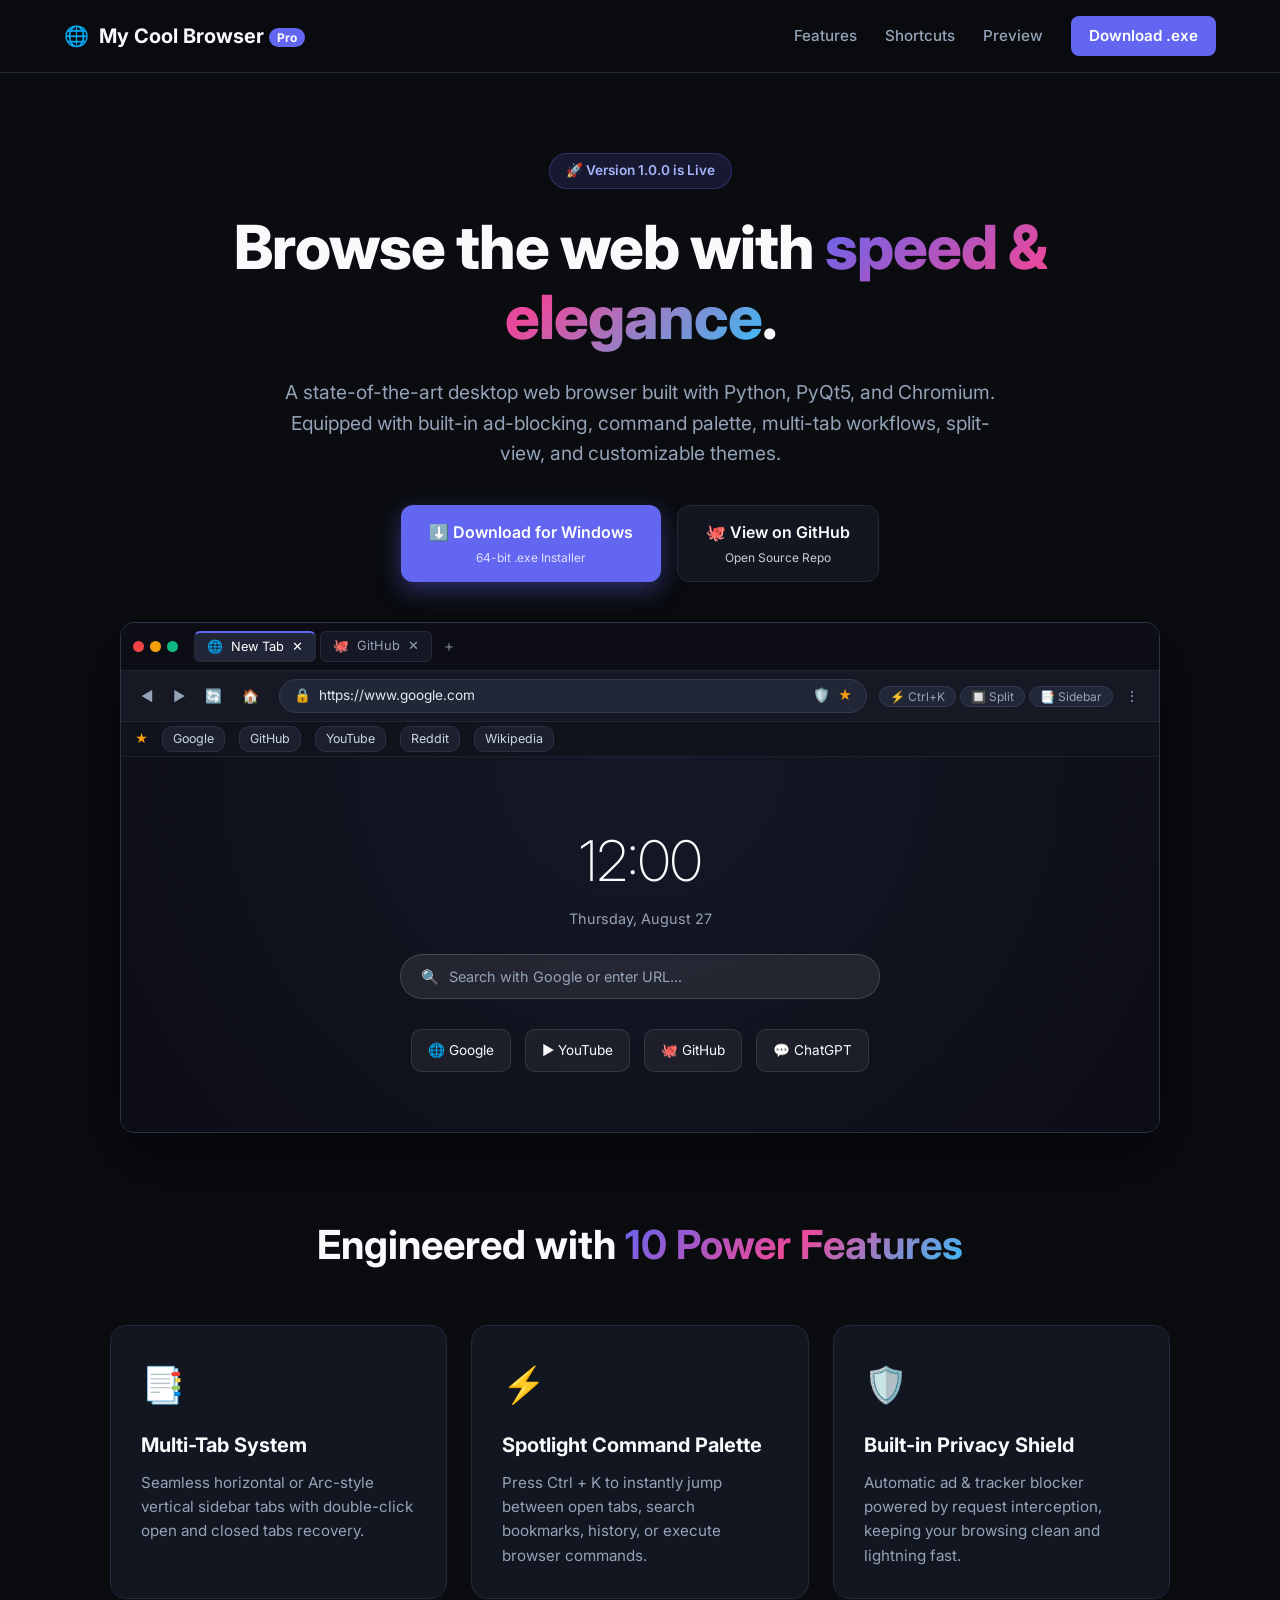
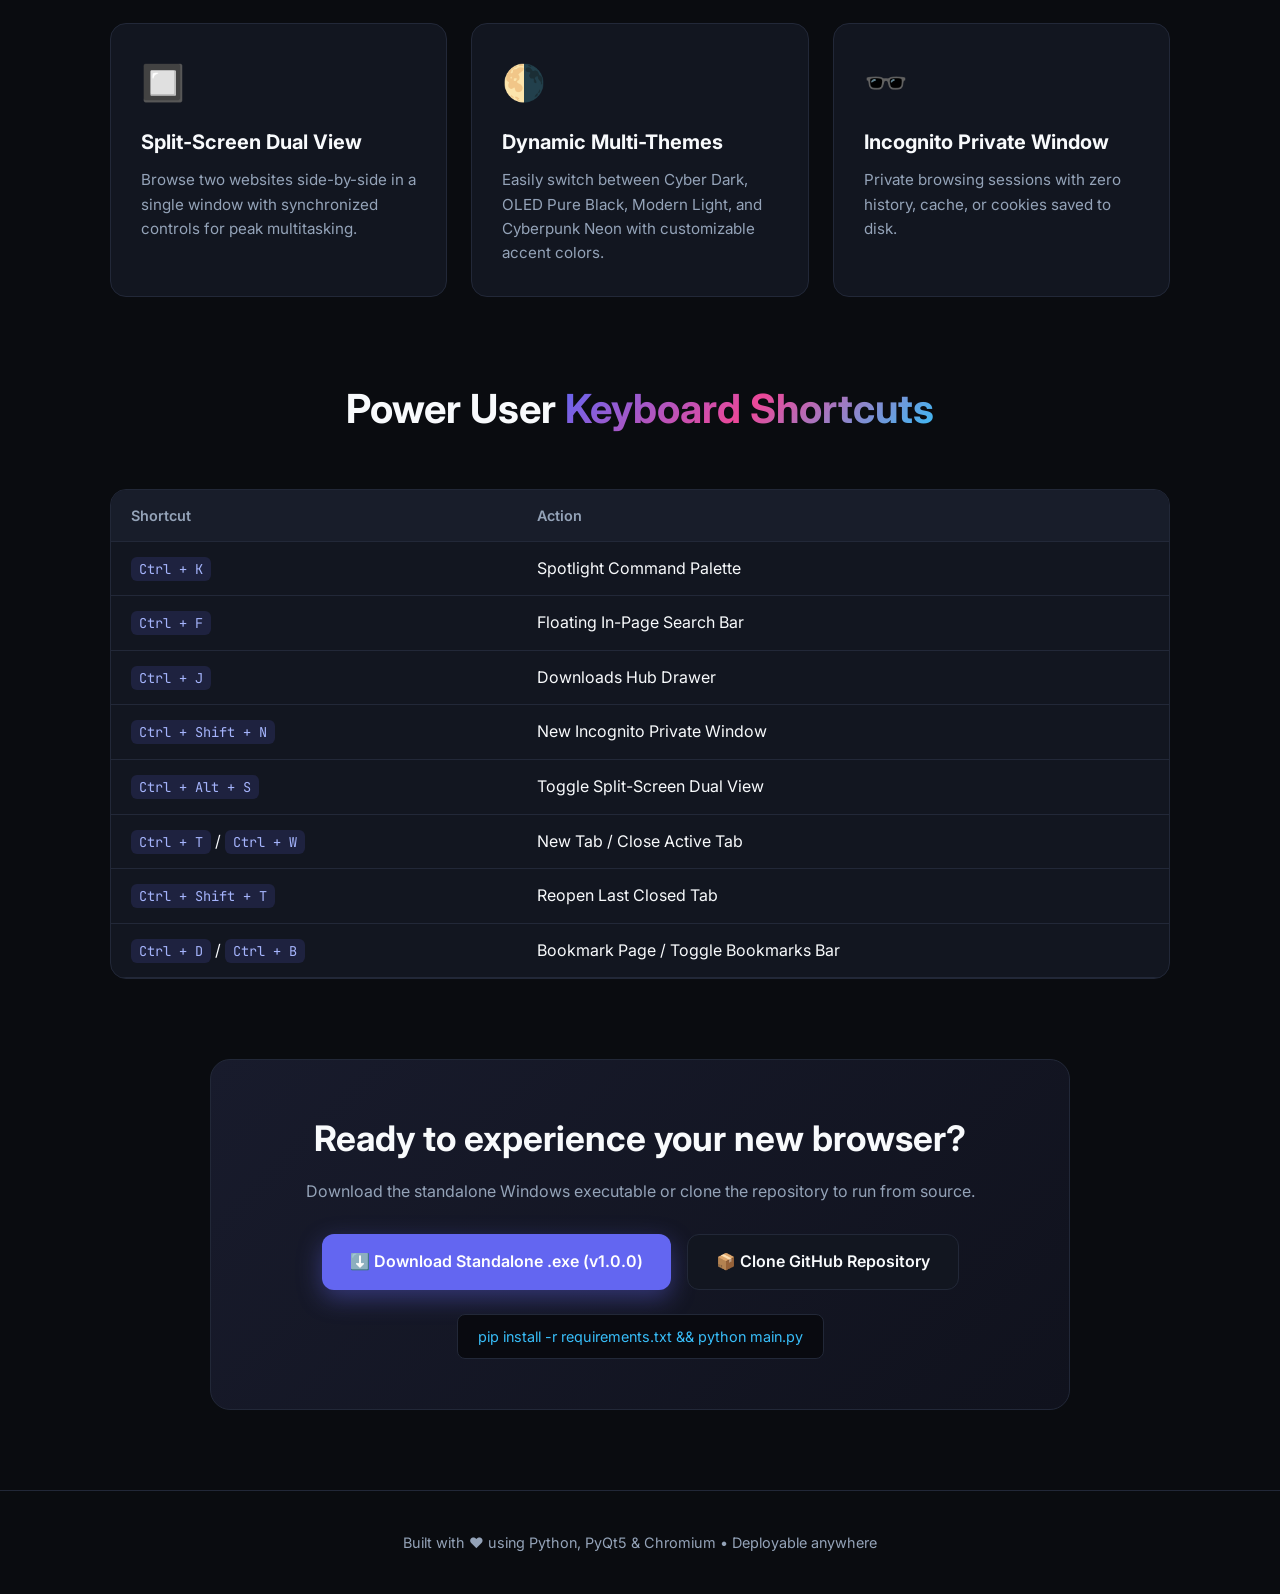
==== web/index.html @ 2a6c7f59 "feat: implement automated CI/CD releases, Windows executable packaging, and a Vercel-hosted showcase" ====
<!DOCTYPE html>
<html lang="en">
<head>
    <meta charset="UTF-8">
    <meta name="viewport" content="width=device-width, initial-scale=1.0">
    <title>My Cool Browser Pro - Fast, Private & Modern Desktop Browser</title>
    <meta name="description" content="A next-generation desktop web browser built with Python, PyQt5, and Chromium engine featuring multi-tabs, ad-blocking, split-screen, and customizable themes.">
    <link rel="stylesheet" href="style.css">
    <link href="https://fonts.googleapis.com/css2?family=Inter:wght@300;400;500;600;700;800&family=JetBrains+Mono:wght@400;600&display=swap" rel="stylesheet">
</head>
<body>
    <!-- Navbar -->
    <header class="navbar">
        <div class="nav-container">
            <div class="logo">
                <span class="logo-icon">🌐</span>
                <span class="logo-text">My Cool Browser <span class="badge">Pro</span></span>
            </div>
            <nav class="nav-links">
                <a href="#features">Features</a>
                <a href="#shortcuts">Shortcuts</a>
                <a href="#preview">Preview</a>
                <a href="#download" class="nav-btn">Download .exe</a>
            </nav>
        </div>
    </header>

    <!-- Hero Section -->
    <section class="hero">
        <div class="hero-badge">🚀 Version 1.0.0 is Live</div>
        <h1 class="hero-title">Browse the web with <span class="gradient-text">speed & elegance</span>.</h1>
        <p class="hero-subtitle">
            A state-of-the-art desktop web browser built with Python, PyQt5, and Chromium. 
            Equipped with built-in ad-blocking, command palette, multi-tab workflows, split-view, and customizable themes.
        </p>
        <div class="hero-actions">
            <a href="#download" class="btn btn-primary">
                <span>⬇️ Download for Windows</span>
                <small>64-bit .exe Installer</small>
            </a>
            <a href="https://github.com" target="_blank" class="btn btn-secondary">
                <span>🐙 View on GitHub</span>
                <small>Open Source Repo</small>
            </a>
        </div>
    </section>

    <!-- Interactive Browser Preview Mockup -->
    <section class="preview-section" id="preview">
        <div class="browser-mockup">
            <!-- Mock Titlebar -->
            <div class="mock-titlebar">
                <div class="window-controls">
                    <span class="dot red"></span>
                    <span class="dot yellow"></span>
                    <span class="dot green"></span>
                </div>
                <div class="mock-tab-strip">
                    <div class="mock-tab active">
                        <span>🌐</span>
                        <span>New Tab</span>
                        <span class="close-x">✕</span>
                    </div>
                    <div class="mock-tab">
                        <span>🐙</span>
                        <span>GitHub</span>
                        <span class="close-x">✕</span>
                    </div>
                    <button class="mock-new-tab">＋</button>
                </div>
            </div>
            <!-- Mock Navbar -->
            <div class="mock-navbar">
                <div class="mock-nav-btns">
                    <button>◀</button>
                    <button>▶</button>
                    <button>🔄</button>
                    <button>🏠</button>
                </div>
                <div class="mock-omnibox">
                    <span class="mock-lock">🔒</span>
                    <span class="mock-url">https://www.google.com</span>
                    <span class="mock-shield">🛡️</span>
                    <span class="mock-star">★</span>
                </div>
                <div class="mock-actions">
                    <button class="pill-btn">⚡ Ctrl+K</button>
                    <button class="pill-btn">🔲 Split</button>
                    <button class="pill-btn">📑 Sidebar</button>
                    <button>⋮</button>
                </div>
            </div>
            <!-- Mock Bookmarks -->
            <div class="mock-bookmarks">
                <span class="bm-star">★</span>
                <span class="bm-item">Google</span>
                <span class="bm-item">GitHub</span>
                <span class="bm-item">YouTube</span>
                <span class="bm-item">Reddit</span>
                <span class="bm-item">Wikipedia</span>
            </div>
            <!-- Mock View Content -->
            <div class="mock-web-view">
                <div class="mock-clock">12:00</div>
                <div class="mock-date">Thursday, August 27</div>
                <div class="mock-search-bar">
                    <span>🔍</span>
                    <span>Search with Google or enter URL...</span>
                </div>
                <div class="mock-shortcuts">
                    <div class="card">🌐 Google</div>
                    <div class="card">▶️ YouTube</div>
                    <div class="card">🐙 GitHub</div>
                    <div class="card">💬 ChatGPT</div>
                </div>
            </div>
        </div>
    </section>

    <!-- Feature Grid -->
    <section class="features" id="features">
        <h2 class="section-title">Engineered with <span class="gradient-text">10 Power Features</span></h2>
        <div class="grid">
            <div class="feature-card">
                <div class="icon">📑</div>
                <h3>Multi-Tab System</h3>
                <p>Seamless horizontal or Arc-style vertical sidebar tabs with double-click open and closed tabs recovery.</p>
            </div>
            <div class="feature-card">
                <div class="icon">⚡</div>
                <h3>Spotlight Command Palette</h3>
                <p>Press <code>Ctrl + K</code> to instantly jump between open tabs, search bookmarks, history, or execute browser commands.</p>
            </div>
            <div class="feature-card">
                <div class="icon">🛡️</div>
                <h3>Built-in Privacy Shield</h3>
                <p>Automatic ad & tracker blocker powered by request interception, keeping your browsing clean and lightning fast.</p>
            </div>
            <div class="feature-card">
                <div class="icon">🔲</div>
                <h3>Split-Screen Dual View</h3>
                <p>Browse two websites side-by-side in a single window with synchronized controls for peak multitasking.</p>
            </div>
            <div class="feature-card">
                <div class="icon">🌗</div>
                <h3>Dynamic Multi-Themes</h3>
                <p>Easily switch between Cyber Dark, OLED Pure Black, Modern Light, and Cyberpunk Neon with customizable accent colors.</p>
            </div>
            <div class="feature-card">
                <div class="icon">🕶️</div>
                <h3>Incognito Private Window</h3>
                <p>Private browsing sessions with zero history, cache, or cookies saved to disk.</p>
            </div>
        </div>
    </section>

    <!-- Shortcuts Table -->
    <section class="shortcuts" id="shortcuts">
        <h2 class="section-title">Power User <span class="gradient-text">Keyboard Shortcuts</span></h2>
        <div class="table-container">
            <table>
                <thead>
                    <tr>
                        <th>Shortcut</th>
                        <th>Action</th>
                    </tr>
                </thead>
                <tbody>
                    <tr><td><code>Ctrl + K</code></td><td>Spotlight Command Palette</td></tr>
                    <tr><td><code>Ctrl + F</code></td><td>Floating In-Page Search Bar</td></tr>
                    <tr><td><code>Ctrl + J</code></td><td>Downloads Hub Drawer</td></tr>
                    <tr><td><code>Ctrl + Shift + N</code></td><td>New Incognito Private Window</td></tr>
                    <tr><td><code>Ctrl + Alt + S</code></td><td>Toggle Split-Screen Dual View</td></tr>
                    <tr><td><code>Ctrl + T</code> / <code>Ctrl + W</code></td><td>New Tab / Close Active Tab</td></tr>
                    <tr><td><code>Ctrl + Shift + T</code></td><td>Reopen Last Closed Tab</td></tr>
                    <tr><td><code>Ctrl + D</code> / <code>Ctrl + B</code></td><td>Bookmark Page / Toggle Bookmarks Bar</td></tr>
                </tbody>
            </table>
        </div>
    </section>

    <!-- Download Section -->
    <section class="download-section" id="download">
        <div class="download-box">
            <h2>Ready to experience your new browser?</h2>
            <p>Download the standalone Windows executable or clone the repository to run from source.</p>
            <div class="download-btns">
                <a href="https://github.com" class="btn btn-primary">⬇️ Download Standalone .exe (v1.0.0)</a>
                <a href="https://github.com" class="btn btn-secondary">📦 Clone GitHub Repository</a>
            </div>
            <div class="run-code">
                <code>pip install -r requirements.txt && python main.py</code>
            </div>
        </div>
    </section>

    <!-- Footer -->
    <footer>
        <p>Built with ❤️ using Python, PyQt5 & Chromium • Deployable anywhere</p>
    </footer>
</body>
</html>
---- web/style.css ----
:root {
    --primary: #6366f1;
    --primary-glow: rgba(99, 102, 241, 0.4);
    --bg-main: #0a0c10;
    --bg-card: #121620;
    --border: #222838;
    --text: #f8fafc;
    --text-muted: #94a3b8;
}

* {
    margin: 0;
    padding: 0;
    box-sizing: border-box;
    font-family: 'Inter', -apple-system, sans-serif;
}

body {
    background-color: var(--bg-main);
    color: var(--text);
    line-height: 1.6;
    overflow-x: hidden;
}

/* Navbar */
.navbar {
    position: sticky;
    top: 0;
    z-index: 100;
    background: rgba(10, 12, 16, 0.85);
    backdrop-filter: blur(16px);
    border-bottom: 1px solid var(--border);
    padding: 16px 0;
}
.nav-container {
    max-width: 1200px;
    margin: 0 auto;
    display: flex;
    justify-content: space-between;
    align-items: center;
    padding: 0 24px;
}
.logo {
    display: flex;
    align-items: center;
    gap: 10px;
    font-size: 1.25rem;
    font-weight: 700;
}
.badge {
    background: var(--primary);
    font-size: 0.75rem;
    padding: 2px 8px;
    border-radius: 20px;
    vertical-align: middle;
}
.nav-links {
    display: flex;
    align-items: center;
    gap: 28px;
}
.nav-links a {
    color: var(--text-muted);
    text-decoration: none;
    font-size: 0.95rem;
    font-weight: 500;
    transition: color 0.2s ease;
}
.nav-links a:hover {
    color: #ffffff;
}
.nav-btn {
    background: var(--primary) !important;
    color: #ffffff !important;
    padding: 8px 18px;
    border-radius: 8px;
    font-weight: 600 !important;
    transition: transform 0.2s ease !important;
}
.nav-btn:hover {
    transform: translateY(-2px);
    box-shadow: 0 6px 20px var(--primary-glow);
}

/* Hero */
.hero {
    max-width: 900px;
    margin: 80px auto 40px auto;
    text-align: center;
    padding: 0 20px;
}
.hero-badge {
    display: inline-block;
    background: rgba(99, 102, 241, 0.15);
    border: 1px solid rgba(99, 102, 241, 0.3);
    color: #a5b4fc;
    padding: 6px 16px;
    border-radius: 20px;
    font-size: 0.85rem;
    font-weight: 600;
    margin-bottom: 24px;
}
.hero-title {
    font-size: 3.8rem;
    font-weight: 800;
    line-height: 1.15;
    margin-bottom: 24px;
    letter-spacing: -1px;
}
.gradient-text {
    background: linear-gradient(135deg, #6366f1 0%, #ec4899 50%, #38bdf8 100%);
    -webkit-background-clip: text;
    -webkit-text-fill-color: transparent;
}
.hero-subtitle {
    font-size: 1.2rem;
    color: var(--text-muted);
    margin-bottom: 36px;
    max-width: 720px;
    margin-left: auto;
    margin-right: auto;
}
.hero-actions {
    display: flex;
    gap: 16px;
    justify-content: center;
    flex-wrap: wrap;
}

/* Buttons */
.btn {
    display: inline-flex;
    flex-direction: column;
    align-items: center;
    justify-content: center;
    text-decoration: none;
    padding: 14px 28px;
    border-radius: 12px;
    font-weight: 600;
    font-size: 1rem;
    transition: all 0.25s ease;
}
.btn small {
    font-size: 0.75rem;
    opacity: 0.8;
    font-weight: 400;
    margin-top: 2px;
}
.btn-primary {
    background: var(--primary);
    color: #ffffff;
    box-shadow: 0 8px 24px var(--primary-glow);
}
.btn-primary:hover {
    transform: translateY(-3px);
    box-shadow: 0 12px 32px var(--primary-glow);
}
.btn-secondary {
    background: var(--bg-card);
    color: var(--text);
    border: 1px solid var(--border);
}
.btn-secondary:hover {
    background: #181e2b;
    border-color: #3b4459;
    transform: translateY(-3px);
}

/* Preview Mockup */
.preview-section {
    max-width: 1080px;
    margin: 40px auto 80px auto;
    padding: 0 20px;
}
.browser-mockup {
    background: #12141c;
    border: 1px solid #2d3345;
    border-radius: 14px;
    overflow: hidden;
    box-shadow: 0 24px 60px rgba(0, 0, 0, 0.6);
}
.mock-titlebar {
    background: #0d0e15;
    display: flex;
    align-items: center;
    padding: 8px 12px;
    gap: 16px;
    border-bottom: 1px solid #1f2330;
}
.window-controls {
    display: flex;
    gap: 6px;
}
.dot {
    width: 11px;
    height: 11px;
    border-radius: 50%;
}
.dot.red { background: #ef4444; }
.dot.yellow { background: #f59e0b; }
.dot.green { background: #10b981; }

.mock-tab-strip {
    display: flex;
    align-items: center;
    gap: 4px;
}
.mock-tab {
    background: #151824;
    color: var(--text-muted);
    border: 1px solid #252a3a;
    border-radius: 6px;
    padding: 4px 12px;
    font-size: 0.8rem;
    display: flex;
    align-items: center;
    gap: 8px;
}
.mock-tab.active {
    background: #202538;
    color: #ffffff;
    border-top: 2px solid var(--primary);
}
.mock-new-tab {
    background: transparent;
    border: none;
    color: #94a3b8;
    font-size: 14px;
    cursor: pointer;
    padding: 0 6px;
}

.mock-navbar {
    background: #161924;
    padding: 8px 12px;
    display: flex;
    align-items: center;
    gap: 12px;
    border-bottom: 1px solid #222736;
}
.mock-nav-btns button, .mock-actions button {
    background: transparent;
    border: none;
    color: #94a3b8;
    font-size: 0.85rem;
    padding: 4px 8px;
}
.mock-omnibox {
    flex: 1;
    background: #222738;
    border: 1px solid #333a52;
    border-radius: 20px;
    padding: 5px 14px;
    display: flex;
    align-items: center;
    gap: 8px;
    font-size: 0.85rem;
}
.mock-url {
    flex: 1;
    color: #e2e8f0;
}
.mock-star { color: #f59e0b; }
.pill-btn {
    background: #222738 !important;
    border: 1px solid #333a52 !important;
    border-radius: 12px !important;
    padding: 2px 10px !important;
    font-size: 0.75rem !important;
}

.mock-bookmarks {
    background: #11131c;
    padding: 4px 14px;
    display: flex;
    align-items: center;
    gap: 14px;
    font-size: 0.78rem;
    border-bottom: 1px solid #1c202e;
    color: #cbd5e1;
}
.bm-star { color: #f59e0b; }
.bm-item {
    background: #1b1f2e;
    padding: 2px 10px;
    border-radius: 10px;
    border: 1px solid #2a3146;
}

.mock-web-view {
    background: radial-gradient(circle at top, #161828 0%, #0c0d15 100%);
    padding: 60px 20px;
    text-align: center;
}
.mock-clock {
    font-size: 3.5rem;
    font-weight: 200;
}
.mock-date {
    color: var(--text-muted);
    font-size: 0.9rem;
    margin-bottom: 24px;
}
.mock-search-bar {
    max-width: 480px;
    margin: 0 auto 30px auto;
    background: rgba(255, 255, 255, 0.08);
    border: 1px solid rgba(255, 255, 255, 0.15);
    border-radius: 30px;
    padding: 10px 20px;
    display: flex;
    align-items: center;
    gap: 10px;
    color: #94a3b8;
    font-size: 0.9rem;
}
.mock-shortcuts {
    display: flex;
    justify-content: center;
    gap: 14px;
}
.mock-shortcuts .card {
    background: rgba(255, 255, 255, 0.05);
    border: 1px solid rgba(255, 255, 255, 0.1);
    padding: 10px 16px;
    border-radius: 10px;
    font-size: 0.85rem;
}

/* Features */
.features, .shortcuts {
    max-width: 1100px;
    margin: 80px auto;
    padding: 0 20px;
}
.section-title {
    text-align: center;
    font-size: 2.5rem;
    font-weight: 700;
    margin-bottom: 48px;
}
.grid {
    display: grid;
    grid-template-columns: repeat(auto-fit, minmax(320px, 1fr));
    gap: 24px;
}
.feature-card {
    background: var(--bg-card);
    border: 1px solid var(--border);
    border-radius: 16px;
    padding: 30px;
    transition: transform 0.25s ease, border-color 0.25s ease;
}
.feature-card:hover {
    transform: translateY(-5px);
    border-color: var(--primary);
}
.feature-card .icon {
    font-size: 2.2rem;
    margin-bottom: 16px;
}
.feature-card h3 {
    font-size: 1.25rem;
    margin-bottom: 10px;
}
.feature-card p {
    color: var(--text-muted);
    font-size: 0.95rem;
}

/* Table */
.table-container {
    background: var(--bg-card);
    border: 1px solid var(--border);
    border-radius: 16px;
    overflow: hidden;
}
table {
    width: 100%;
    border-collapse: collapse;
}
th, td {
    padding: 14px 20px;
    text-align: left;
    border-bottom: 1px solid var(--border);
}
th {
    background: #181d2a;
    font-weight: 600;
    font-size: 0.9rem;
    color: var(--text-muted);
}
td code {
    font-family: 'JetBrains Mono', monospace;
    background: rgba(99, 102, 241, 0.15);
    color: #a5b4fc;
    padding: 3px 8px;
    border-radius: 6px;
    font-size: 0.85rem;
}

/* Download Section */
.download-section {
    max-width: 900px;
    margin: 80px auto;
    padding: 0 20px;
}
.download-box {
    background: linear-gradient(135deg, #181b2c 0%, #10121d 100%);
    border: 1px solid var(--border);
    border-radius: 20px;
    padding: 50px 30px;
    text-align: center;
}
.download-box h2 {
    font-size: 2.2rem;
    margin-bottom: 12px;
}
.download-box p {
    color: var(--text-muted);
    margin-bottom: 30px;
}
.download-btns {
    display: flex;
    gap: 16px;
    justify-content: center;
    flex-wrap: wrap;
    margin-bottom: 24px;
}
.run-code {
    background: #090a10;
    border: 1px solid var(--border);
    display: inline-block;
    padding: 10px 20px;
    border-radius: 8px;
    font-family: 'JetBrains Mono', monospace;
    font-size: 0.9rem;
    color: #38bdf8;
}

footer {
    text-align: center;
    padding: 40px 20px;
    border-top: 1px solid var(--border);
    color: var(--text-muted);
    font-size: 0.9rem;
}
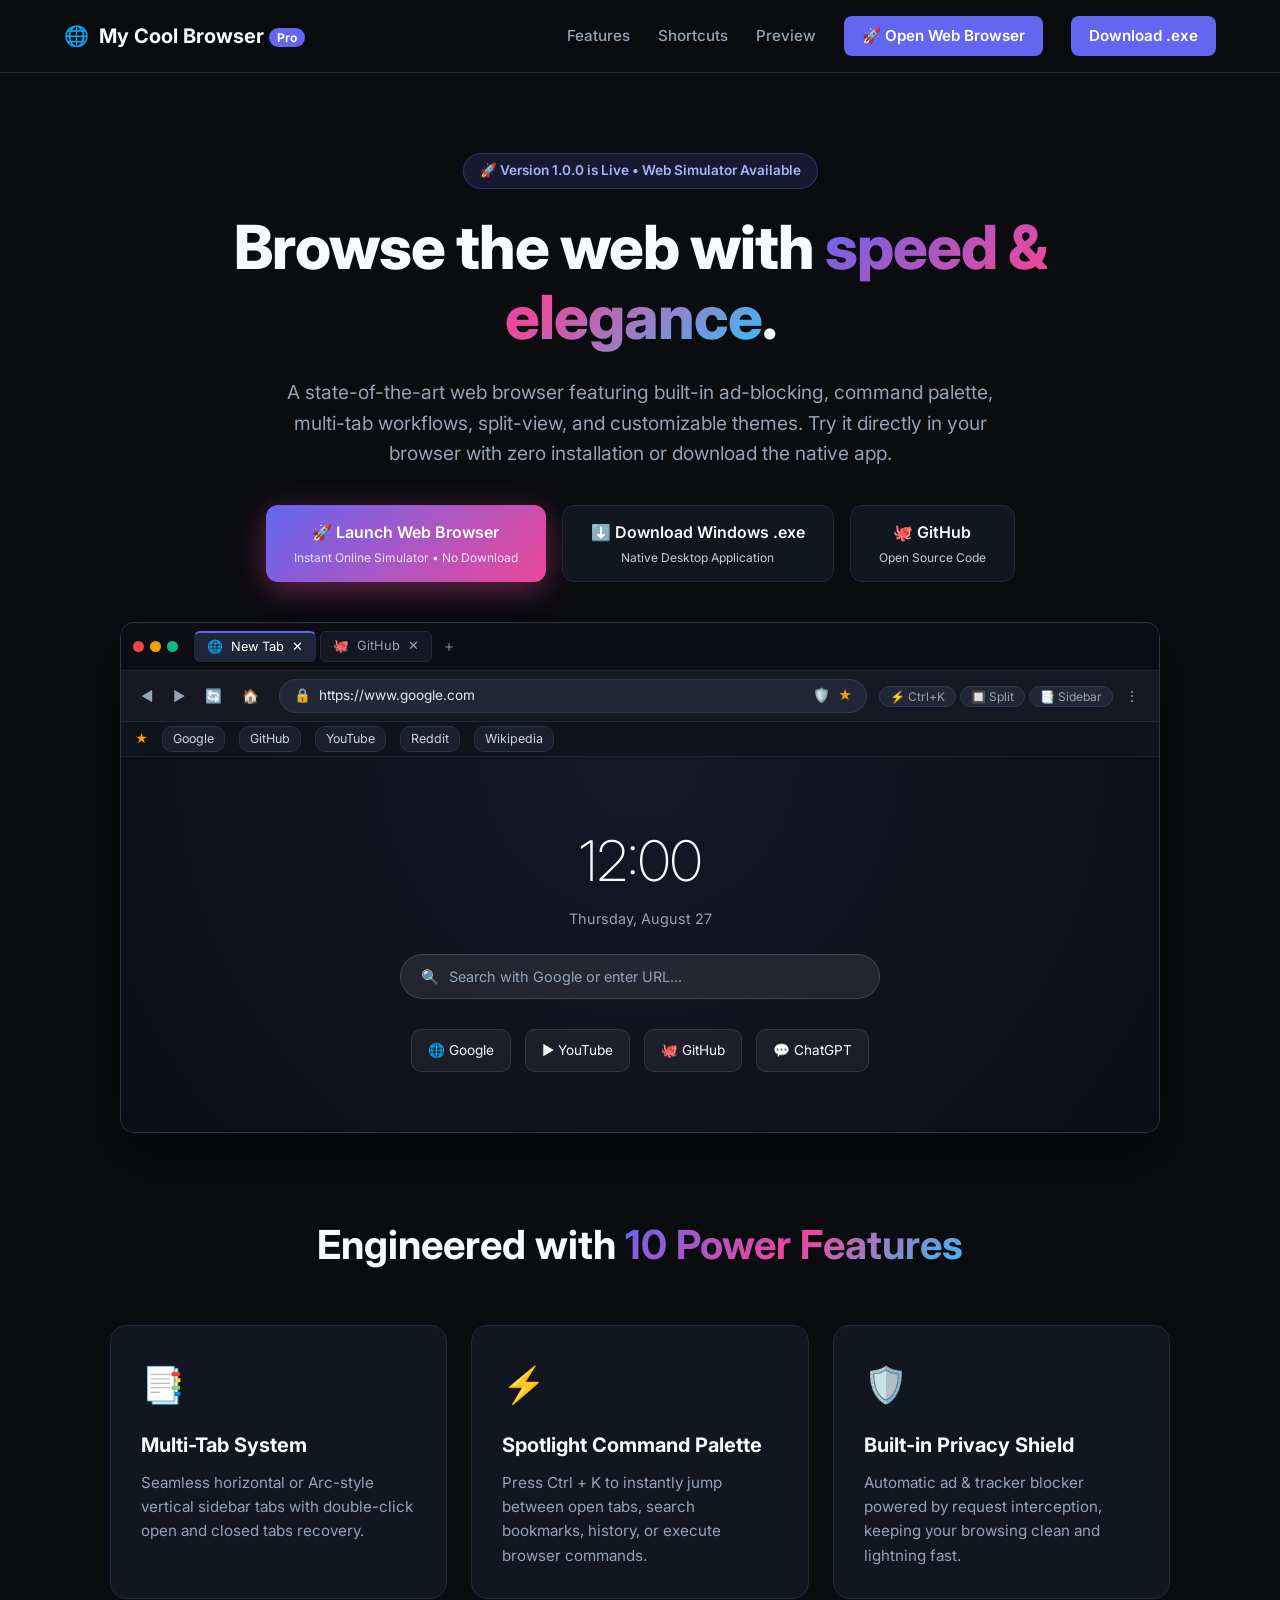
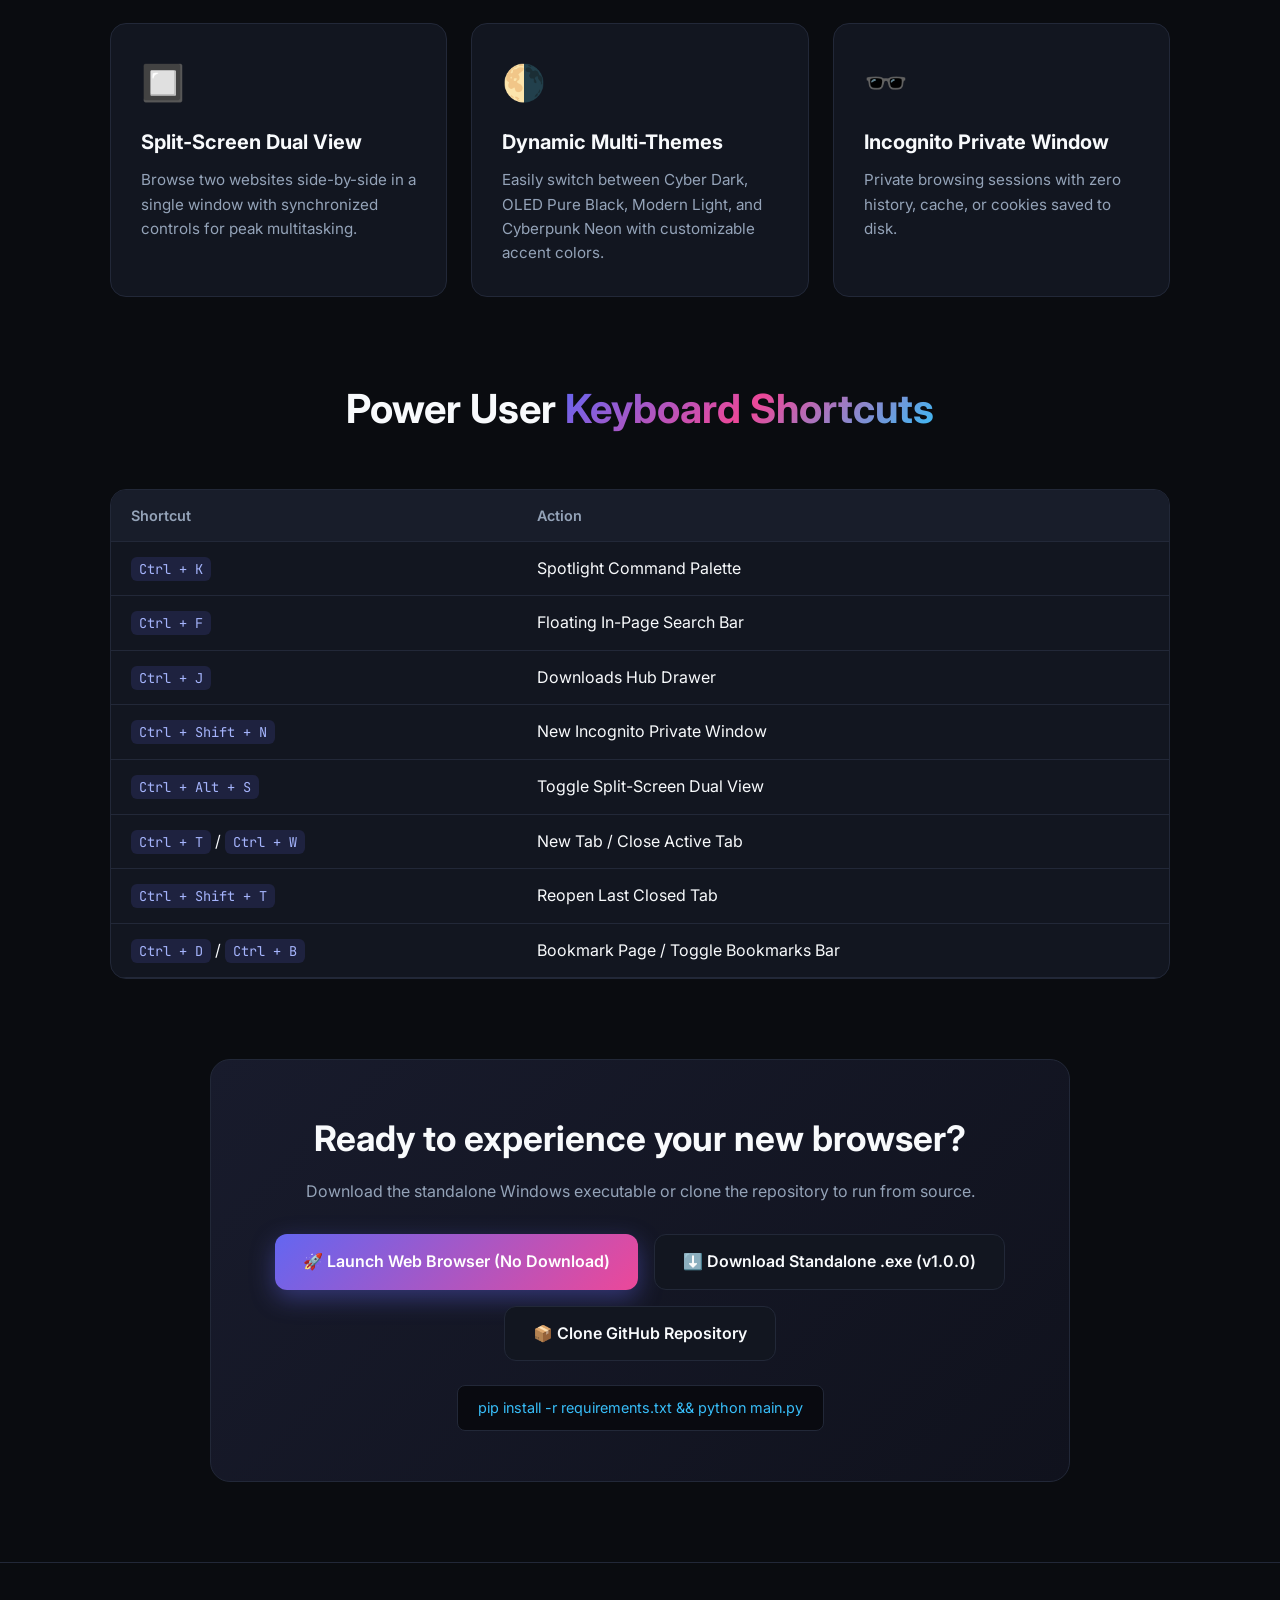
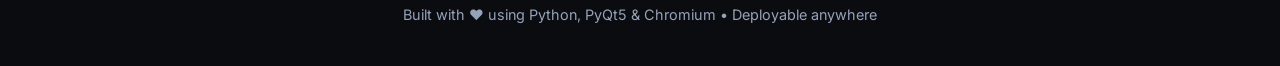
==== commit 3ee3ef1f: "feat: add instant Launch Online Web Browser simulator without download" ====
--- a/web/index.html
+++ b/web/index.html
@@ -20,27 +20,32 @@
                 <a href="#features">Features</a>
                 <a href="#shortcuts">Shortcuts</a>
                 <a href="#preview">Preview</a>
-                <a href="#download" class="nav-btn">Download .exe</a>
+                <a href="app.html" class="nav-btn" style="background: linear-gradient(135deg, #6366f1, #ec4899); border: none;">🚀 Open Web Browser</a>
+                <a href="https://github.com/rohanjha-rj/browser/releases" target="_blank" class="nav-btn">Download .exe</a>
             </nav>
         </div>
     </header>
 
     <!-- Hero Section -->
     <section class="hero">
-        <div class="hero-badge">🚀 Version 1.0.0 is Live</div>
+        <div class="hero-badge">🚀 Version 1.0.0 is Live • Web Simulator Available</div>
         <h1 class="hero-title">Browse the web with <span class="gradient-text">speed & elegance</span>.</h1>
         <p class="hero-subtitle">
-            A state-of-the-art desktop web browser built with Python, PyQt5, and Chromium. 
-            Equipped with built-in ad-blocking, command palette, multi-tab workflows, split-view, and customizable themes.
+            A state-of-the-art web browser featuring built-in ad-blocking, command palette, multi-tab workflows, split-view, and customizable themes.
+            Try it directly in your browser with zero installation or download the native app.
         </p>
         <div class="hero-actions">
-            <a href="#download" class="btn btn-primary">
-                <span>⬇️ Download for Windows</span>
-                <small>64-bit .exe Installer</small>
+            <a href="app.html" class="btn btn-primary" style="background: linear-gradient(135deg, #6366f1 0%, #ec4899 100%); box-shadow: 0 8px 30px rgba(236, 72, 153, 0.4);">
+                <span>🚀 Launch Web Browser</span>
+                <small>Instant Online Simulator • No Download</small>
             </a>
-            <a href="https://github.com" target="_blank" class="btn btn-secondary">
-                <span>🐙 View on GitHub</span>
-                <small>Open Source Repo</small>
+            <a href="https://github.com/rohanjha-rj/browser/releases" target="_blank" class="btn btn-secondary">
+                <span>⬇️ Download Windows .exe</span>
+                <small>Native Desktop Application</small>
+            </a>
+            <a href="https://github.com/rohanjha-rj/browser" target="_blank" class="btn btn-secondary">
+                <span>🐙 GitHub</span>
+                <small>Open Source Code</small>
             </a>
         </div>
     </section>
@@ -185,8 +190,9 @@
             <h2>Ready to experience your new browser?</h2>
             <p>Download the standalone Windows executable or clone the repository to run from source.</p>
             <div class="download-btns">
-                <a href="https://github.com" class="btn btn-primary">⬇️ Download Standalone .exe (v1.0.0)</a>
-                <a href="https://github.com" class="btn btn-secondary">📦 Clone GitHub Repository</a>
+                <a href="app.html" class="btn btn-primary" style="background: linear-gradient(135deg, #6366f1 0%, #ec4899 100%);">🚀 Launch Web Browser (No Download)</a>
+                <a href="https://github.com/rohanjha-rj/browser/releases" target="_blank" class="btn btn-secondary">⬇️ Download Standalone .exe (v1.0.0)</a>
+                <a href="https://github.com/rohanjha-rj/browser" target="_blank" class="btn btn-secondary">📦 Clone GitHub Repository</a>
             </div>
             <div class="run-code">
                 <code>pip install -r requirements.txt && python main.py</code>
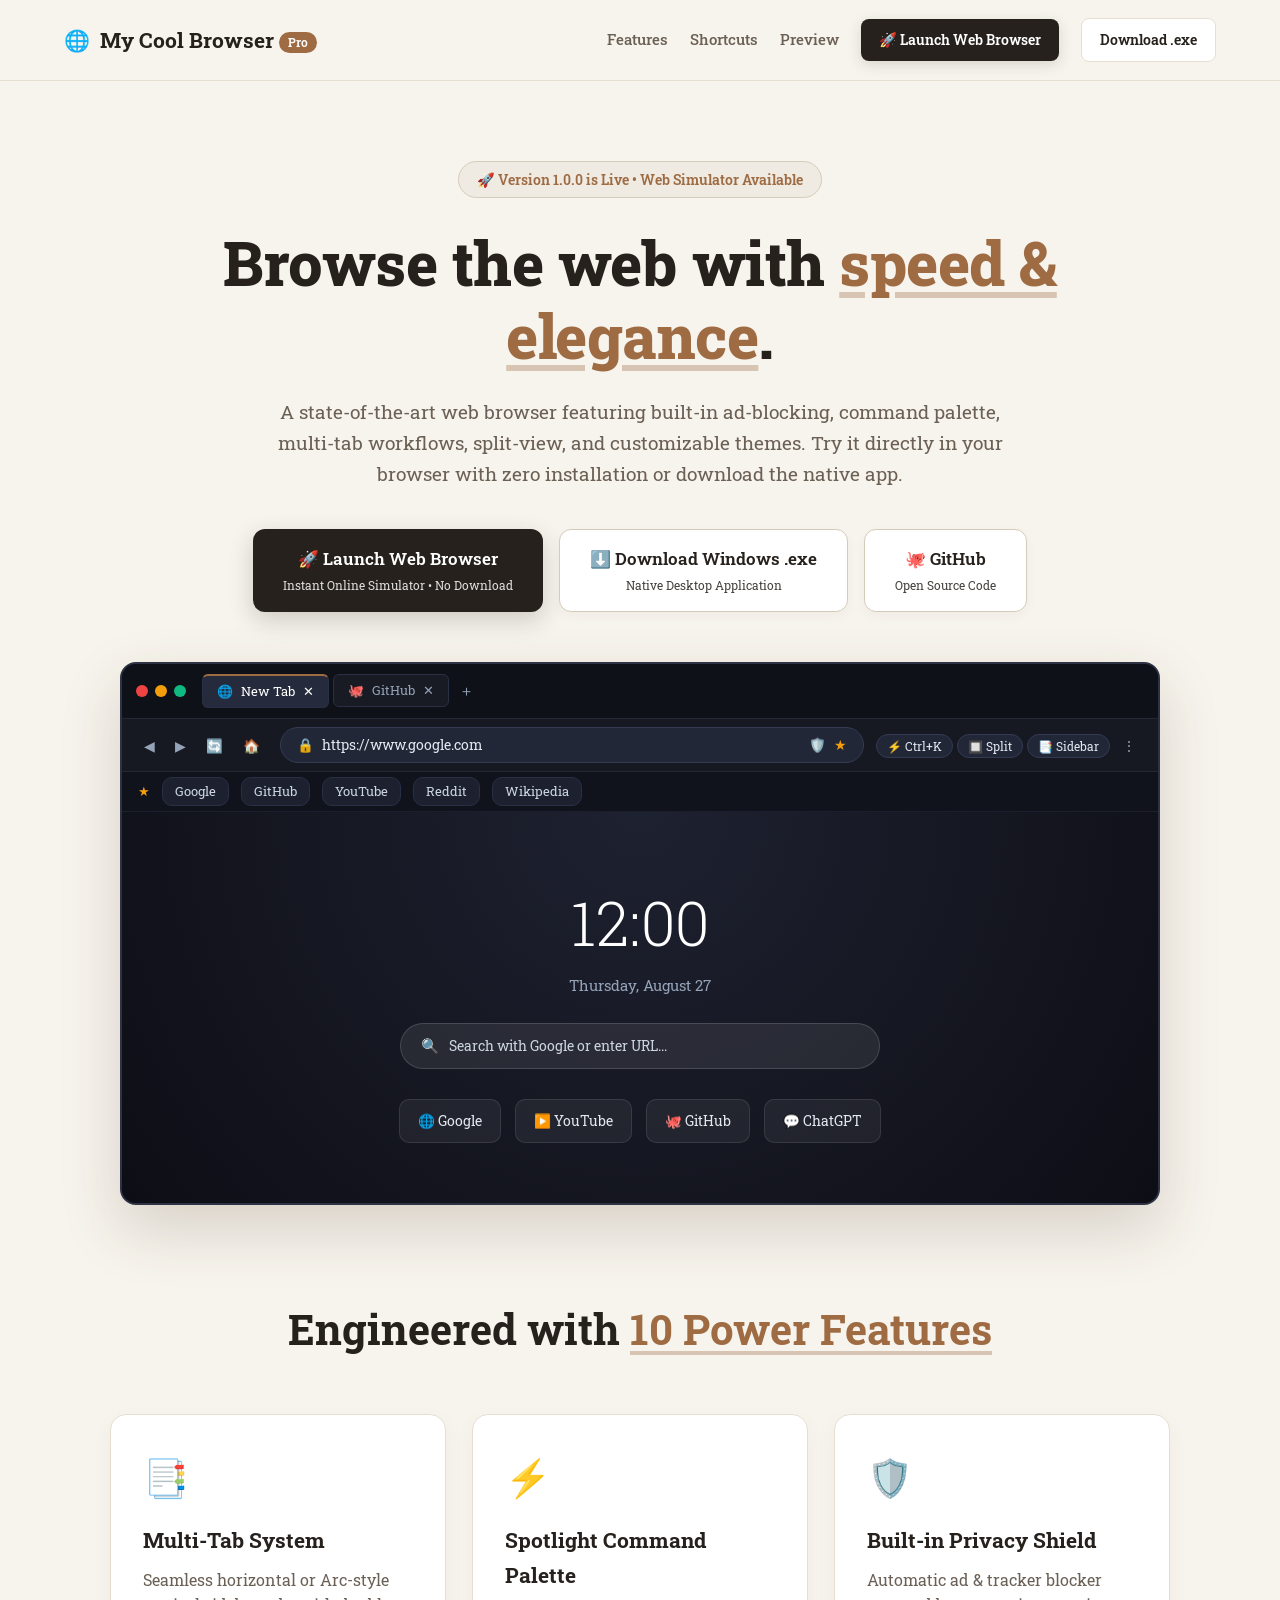
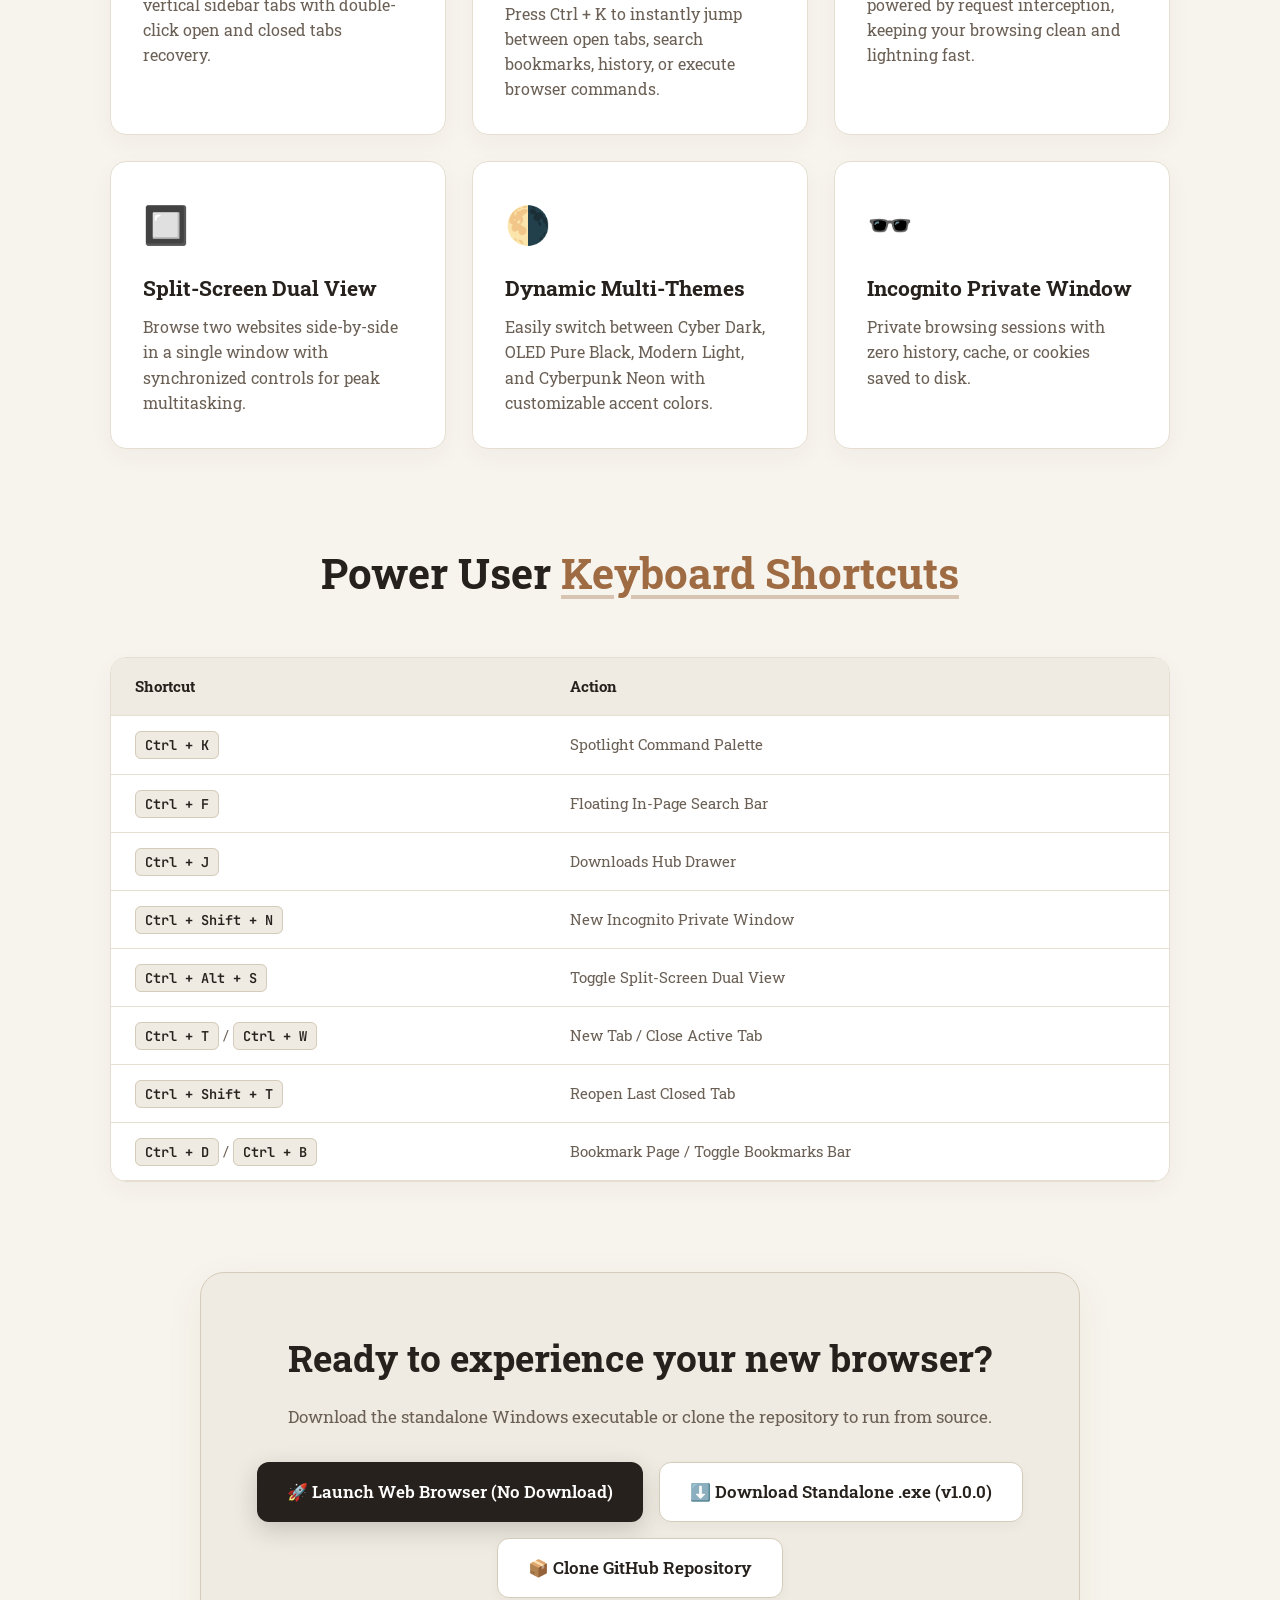
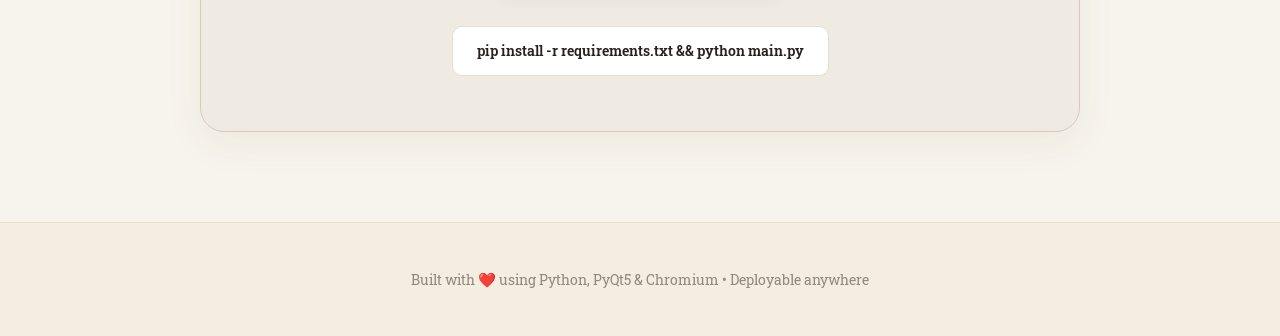
==== commit cc18dbf4: "style: apply warm beige palette and Roboto Slab typography to landing page and web app" ====
--- a/web/index.html
+++ b/web/index.html
@@ -6,7 +6,7 @@
     <title>My Cool Browser Pro - Fast, Private & Modern Desktop Browser</title>
     <meta name="description" content="A next-generation desktop web browser built with Python, PyQt5, and Chromium engine featuring multi-tabs, ad-blocking, split-screen, and customizable themes.">
     <link rel="stylesheet" href="style.css">
-    <link href="https://fonts.googleapis.com/css2?family=Inter:wght@300;400;500;600;700;800&family=JetBrains+Mono:wght@400;600&display=swap" rel="stylesheet">
+    <link href="https://fonts.googleapis.com/css2?family=Roboto+Slab:wght@300;400;500;600;700;800&family=JetBrains+Mono:wght@400;600&display=swap" rel="stylesheet">
 </head>
 <body>
     <!-- Navbar -->
@@ -20,8 +20,8 @@
                 <a href="#features">Features</a>
                 <a href="#shortcuts">Shortcuts</a>
                 <a href="#preview">Preview</a>
-                <a href="app.html" class="nav-btn" style="background: linear-gradient(135deg, #6366f1, #ec4899); border: none;">🚀 Open Web Browser</a>
-                <a href="https://github.com/rohanjha-rj/browser/releases" target="_blank" class="nav-btn">Download .exe</a>
+                <a href="app.html" class="nav-btn nav-btn-primary">🚀 Launch Web Browser</a>
+                <a href="https://github.com/rohanjha-rj/browser/releases" target="_blank" class="nav-btn nav-btn-outline">Download .exe</a>
             </nav>
         </div>
     </header>
@@ -35,7 +35,7 @@
             Try it directly in your browser with zero installation or download the native app.
         </p>
         <div class="hero-actions">
-            <a href="app.html" class="btn btn-primary" style="background: linear-gradient(135deg, #6366f1 0%, #ec4899 100%); box-shadow: 0 8px 30px rgba(236, 72, 153, 0.4);">
+            <a href="app.html" class="btn btn-primary">
                 <span>🚀 Launch Web Browser</span>
                 <small>Instant Online Simulator • No Download</small>
             </a>
@@ -190,7 +190,7 @@
             <h2>Ready to experience your new browser?</h2>
             <p>Download the standalone Windows executable or clone the repository to run from source.</p>
             <div class="download-btns">
-                <a href="app.html" class="btn btn-primary" style="background: linear-gradient(135deg, #6366f1 0%, #ec4899 100%);">🚀 Launch Web Browser (No Download)</a>
+                <a href="app.html" class="btn btn-primary">🚀 Launch Web Browser (No Download)</a>
                 <a href="https://github.com/rohanjha-rj/browser/releases" target="_blank" class="btn btn-secondary">⬇️ Download Standalone .exe (v1.0.0)</a>
                 <a href="https://github.com/rohanjha-rj/browser" target="_blank" class="btn btn-secondary">📦 Clone GitHub Repository</a>
             </div>
--- a/web/style.css
+++ b/web/style.css
@@ -1,24 +1,29 @@
 :root {
-    --primary: #6366f1;
-    --primary-glow: rgba(99, 102, 241, 0.4);
-    --bg-main: #0a0c10;
-    --bg-card: #121620;
-    --border: #222838;
-    --text: #f8fafc;
-    --text-muted: #94a3b8;
+    --bg-main: #f7f4ed;
+    --bg-surface: #ffffff;
+    --bg-surface-warm: #fcfbfa;
+    --bg-card-muted: #efebe2;
+    --primary: #9e6b43;
+    --primary-dark: #26211c;
+    --primary-glow: rgba(158, 107, 67, 0.25);
+    --border: #e6dfd1;
+    --border-dark: #d5cbba;
+    --text: #26211c;
+    --text-muted: #6b6055;
+    --text-light: #94887b;
 }
 
 * {
     margin: 0;
     padding: 0;
     box-sizing: border-box;
-    font-family: 'Inter', -apple-system, sans-serif;
+    font-family: 'Roboto Slab', serif;
 }
 
 body {
     background-color: var(--bg-main);
     color: var(--text);
-    line-height: 1.6;
+    line-height: 1.65;
     overflow-x: hidden;
 }
 
@@ -27,11 +32,12 @@
     position: sticky;
     top: 0;
     z-index: 100;
-    background: rgba(10, 12, 16, 0.85);
+    background: rgba(247, 244, 237, 0.9);
     backdrop-filter: blur(16px);
     border-bottom: 1px solid var(--border);
-    padding: 16px 0;
-}
+    padding: 18px 0;
+}
+
 .nav-container {
     max-width: 1200px;
     margin: 0 auto;
@@ -40,25 +46,32 @@
     align-items: center;
     padding: 0 24px;
 }
+
 .logo {
     display: flex;
     align-items: center;
     gap: 10px;
-    font-size: 1.25rem;
+    font-size: 1.3rem;
     font-weight: 700;
-}
+    color: var(--text);
+}
+
 .badge {
     background: var(--primary);
-    font-size: 0.75rem;
-    padding: 2px 8px;
+    color: #ffffff;
+    font-size: 0.72rem;
+    padding: 3px 9px;
     border-radius: 20px;
     vertical-align: middle;
-}
+    font-weight: 600;
+}
+
 .nav-links {
     display: flex;
     align-items: center;
-    gap: 28px;
-}
+    gap: 22px;
+}
+
 .nav-links a {
     color: var(--text-muted);
     text-decoration: none;
@@ -66,60 +79,90 @@
     font-weight: 500;
     transition: color 0.2s ease;
 }
+
 .nav-links a:hover {
-    color: #ffffff;
-}
+    color: var(--primary);
+}
+
 .nav-btn {
-    background: var(--primary) !important;
-    color: #ffffff !important;
-    padding: 8px 18px;
+    padding: 9px 18px !important;
     border-radius: 8px;
     font-weight: 600 !important;
-    transition: transform 0.2s ease !important;
-}
-.nav-btn:hover {
+    font-size: 0.9rem !important;
+    text-decoration: none;
+    transition: all 0.2s ease !important;
+}
+
+.nav-btn-primary {
+    background: var(--primary-dark) !important;
+    color: #ffffff !important;
+    box-shadow: 0 4px 14px rgba(38, 33, 28, 0.15);
+}
+
+.nav-btn-primary:hover {
+    background: var(--primary) !important;
     transform: translateY(-2px);
     box-shadow: 0 6px 20px var(--primary-glow);
 }
 
-/* Hero */
+.nav-btn-outline {
+    background: var(--bg-surface) !important;
+    border: 1px solid var(--border) !important;
+    color: var(--text) !important;
+}
+
+.nav-btn-outline:hover {
+    border-color: var(--primary) !important;
+    color: var(--primary) !important;
+    transform: translateY(-2px);
+}
+
+/* Hero Section */
 .hero {
-    max-width: 900px;
+    max-width: 920px;
     margin: 80px auto 40px auto;
     text-align: center;
     padding: 0 20px;
 }
+
 .hero-badge {
     display: inline-block;
-    background: rgba(99, 102, 241, 0.15);
-    border: 1px solid rgba(99, 102, 241, 0.3);
-    color: #a5b4fc;
-    padding: 6px 16px;
-    border-radius: 20px;
-    font-size: 0.85rem;
+    background: #efebe2;
+    border: 1px solid var(--border-dark);
+    color: var(--primary);
+    padding: 6px 18px;
+    border-radius: 25px;
+    font-size: 0.88rem;
     font-weight: 600;
-    margin-bottom: 24px;
-}
+    margin-bottom: 28px;
+}
+
 .hero-title {
     font-size: 3.8rem;
     font-weight: 800;
-    line-height: 1.15;
+    line-height: 1.2;
     margin-bottom: 24px;
-    letter-spacing: -1px;
-}
+    color: var(--text);
+    letter-spacing: -0.5px;
+}
+
 .gradient-text {
-    background: linear-gradient(135deg, #6366f1 0%, #ec4899 50%, #38bdf8 100%);
-    -webkit-background-clip: text;
-    -webkit-text-fill-color: transparent;
-}
+    color: var(--primary);
+    text-decoration: underline;
+    text-decoration-color: rgba(158, 107, 67, 0.35);
+    text-underline-offset: 6px;
+}
+
 .hero-subtitle {
-    font-size: 1.2rem;
+    font-size: 1.18rem;
     color: var(--text-muted);
-    margin-bottom: 36px;
-    max-width: 720px;
+    margin-bottom: 40px;
+    max-width: 740px;
     margin-left: auto;
     margin-right: auto;
-}
+    font-weight: 400;
+}
+
 .hero-actions {
     display: flex;
     gap: 16px;
@@ -134,68 +177,82 @@
     align-items: center;
     justify-content: center;
     text-decoration: none;
-    padding: 14px 28px;
+    padding: 15px 30px;
     border-radius: 12px;
     font-weight: 600;
-    font-size: 1rem;
+    font-size: 1.05rem;
     transition: all 0.25s ease;
-}
+    cursor: pointer;
+}
+
 .btn small {
     font-size: 0.75rem;
-    opacity: 0.8;
+    opacity: 0.85;
     font-weight: 400;
-    margin-top: 2px;
-}
+    margin-top: 3px;
+}
+
 .btn-primary {
+    background: var(--primary-dark);
+    color: #ffffff;
+    box-shadow: 0 8px 24px rgba(38, 33, 28, 0.2);
+}
+
+.btn-primary:hover {
     background: var(--primary);
-    color: #ffffff;
-    box-shadow: 0 8px 24px var(--primary-glow);
-}
-.btn-primary:hover {
     transform: translateY(-3px);
-    box-shadow: 0 12px 32px var(--primary-glow);
-}
+    box-shadow: 0 12px 30px var(--primary-glow);
+}
+
 .btn-secondary {
-    background: var(--bg-card);
-    color: var(--text);
-    border: 1px solid var(--border);
-}
+    background: var(--bg-surface);
+    color: var(--text);
+    border: 1px solid var(--border-dark);
+    box-shadow: 0 4px 12px rgba(80, 60, 40, 0.04);
+}
+
 .btn-secondary:hover {
-    background: #181e2b;
-    border-color: #3b4459;
+    background: #fdfcfa;
+    border-color: var(--primary);
+    color: var(--primary);
     transform: translateY(-3px);
 }
 
 /* Preview Mockup */
 .preview-section {
     max-width: 1080px;
-    margin: 40px auto 80px auto;
+    margin: 50px auto 90px auto;
     padding: 0 20px;
 }
+
 .browser-mockup {
-    background: #12141c;
-    border: 1px solid #2d3345;
-    border-radius: 14px;
+    background: #181a24;
+    border: 2px solid #2d3345;
+    border-radius: 16px;
     overflow: hidden;
-    box-shadow: 0 24px 60px rgba(0, 0, 0, 0.6);
-}
+    box-shadow: 0 24px 60px rgba(70, 50, 30, 0.18);
+}
+
 .mock-titlebar {
-    background: #0d0e15;
-    display: flex;
-    align-items: center;
-    padding: 8px 12px;
+    background: #0f1118;
+    display: flex;
+    align-items: center;
+    padding: 10px 14px;
     gap: 16px;
-    border-bottom: 1px solid #1f2330;
-}
+    border-bottom: 1px solid #232736;
+}
+
 .window-controls {
     display: flex;
-    gap: 6px;
-}
+    gap: 7px;
+}
+
 .dot {
-    width: 11px;
-    height: 11px;
+    width: 12px;
+    height: 12px;
     border-radius: 50%;
 }
+
 .dot.red { background: #ef4444; }
 .dot.yellow { background: #f59e0b; }
 .dot.green { background: #10b981; }
@@ -205,39 +262,43 @@
     align-items: center;
     gap: 4px;
 }
+
 .mock-tab {
-    background: #151824;
-    color: var(--text-muted);
-    border: 1px solid #252a3a;
+    background: #181a24;
+    color: #94a3b8;
+    border: 1px solid #2a3044;
     border-radius: 6px;
-    padding: 4px 12px;
+    padding: 5px 14px;
     font-size: 0.8rem;
     display: flex;
     align-items: center;
     gap: 8px;
 }
+
 .mock-tab.active {
-    background: #202538;
+    background: #252a3c;
     color: #ffffff;
     border-top: 2px solid var(--primary);
 }
+
 .mock-new-tab {
     background: transparent;
     border: none;
     color: #94a3b8;
-    font-size: 14px;
+    font-size: 15px;
     cursor: pointer;
     padding: 0 6px;
 }
 
 .mock-navbar {
-    background: #161924;
-    padding: 8px 12px;
+    background: #161822;
+    padding: 8px 14px;
     display: flex;
     align-items: center;
     gap: 12px;
     border-bottom: 1px solid #222736;
 }
+
 .mock-nav-btns button, .mock-actions button {
     background: transparent;
     border: none;
@@ -245,62 +306,73 @@
     font-size: 0.85rem;
     padding: 4px 8px;
 }
+
 .mock-omnibox {
     flex: 1;
     background: #222738;
     border: 1px solid #333a52;
     border-radius: 20px;
-    padding: 5px 14px;
+    padding: 6px 16px;
     display: flex;
     align-items: center;
     gap: 8px;
     font-size: 0.85rem;
 }
+
 .mock-url {
     flex: 1;
     color: #e2e8f0;
 }
+
 .mock-star { color: #f59e0b; }
+
 .pill-btn {
     background: #222738 !important;
     border: 1px solid #333a52 !important;
     border-radius: 12px !important;
-    padding: 2px 10px !important;
+    padding: 3px 10px !important;
     font-size: 0.75rem !important;
+    color: #e2e8f0 !important;
 }
 
 .mock-bookmarks {
     background: #11131c;
-    padding: 4px 14px;
-    display: flex;
-    align-items: center;
-    gap: 14px;
-    font-size: 0.78rem;
+    padding: 5px 16px;
+    display: flex;
+    align-items: center;
+    gap: 12px;
+    font-size: 0.8rem;
     border-bottom: 1px solid #1c202e;
     color: #cbd5e1;
 }
+
 .bm-star { color: #f59e0b; }
+
 .bm-item {
-    background: #1b1f2e;
-    padding: 2px 10px;
+    background: #1c202f;
+    padding: 3px 12px;
     border-radius: 10px;
-    border: 1px solid #2a3146;
+    border: 1px solid #293046;
 }
 
 .mock-web-view {
-    background: radial-gradient(circle at top, #161828 0%, #0c0d15 100%);
+    background: radial-gradient(circle at top, #1e2130 0%, #0d0e15 100%);
     padding: 60px 20px;
     text-align: center;
-}
+    color: #ffffff;
+}
+
 .mock-clock {
-    font-size: 3.5rem;
-    font-weight: 200;
-}
+    font-size: 3.8rem;
+    font-weight: 300;
+}
+
 .mock-date {
-    color: var(--text-muted);
-    font-size: 0.9rem;
-    margin-bottom: 24px;
-}
+    color: #94a3b8;
+    font-size: 0.95rem;
+    margin-bottom: 25px;
+}
+
 .mock-search-bar {
     max-width: 480px;
     margin: 0 auto 30px auto;
@@ -311,137 +383,176 @@
     display: flex;
     align-items: center;
     gap: 10px;
-    color: #94a3b8;
+    color: #cbd5e1;
     font-size: 0.9rem;
 }
+
 .mock-shortcuts {
     display: flex;
     justify-content: center;
     gap: 14px;
 }
+
 .mock-shortcuts .card {
-    background: rgba(255, 255, 255, 0.05);
+    background: rgba(255, 255, 255, 0.06);
     border: 1px solid rgba(255, 255, 255, 0.1);
-    padding: 10px 16px;
+    padding: 10px 18px;
     border-radius: 10px;
     font-size: 0.85rem;
-}
-
-/* Features */
+    color: #e2e8f0;
+}
+
+/* Features Grid */
 .features, .shortcuts {
     max-width: 1100px;
-    margin: 80px auto;
+    margin: 90px auto;
     padding: 0 20px;
 }
+
 .section-title {
     text-align: center;
-    font-size: 2.5rem;
+    font-size: 2.6rem;
     font-weight: 700;
-    margin-bottom: 48px;
-}
+    margin-bottom: 50px;
+    color: var(--text);
+}
+
 .grid {
     display: grid;
     grid-template-columns: repeat(auto-fit, minmax(320px, 1fr));
-    gap: 24px;
-}
+    gap: 26px;
+}
+
 .feature-card {
-    background: var(--bg-card);
+    background: var(--bg-surface);
     border: 1px solid var(--border);
     border-radius: 16px;
-    padding: 30px;
-    transition: transform 0.25s ease, border-color 0.25s ease;
-}
+    padding: 32px;
+    box-shadow: 0 8px 24px rgba(80, 60, 40, 0.04);
+    transition: transform 0.25s ease, border-color 0.25s ease, box-shadow 0.25s ease;
+}
+
 .feature-card:hover {
     transform: translateY(-5px);
     border-color: var(--primary);
-}
+    box-shadow: 0 14px 35px rgba(158, 107, 67, 0.12);
+}
+
 .feature-card .icon {
-    font-size: 2.2rem;
+    font-size: 2.3rem;
     margin-bottom: 16px;
 }
+
 .feature-card h3 {
-    font-size: 1.25rem;
+    font-size: 1.3rem;
     margin-bottom: 10px;
-}
+    color: var(--text);
+    font-weight: 700;
+}
+
 .feature-card p {
     color: var(--text-muted);
-    font-size: 0.95rem;
-}
-
-/* Table */
+    font-size: 0.98rem;
+    line-height: 1.6;
+}
+
+/* Shortcuts Table */
 .table-container {
-    background: var(--bg-card);
+    background: var(--bg-surface);
     border: 1px solid var(--border);
     border-radius: 16px;
     overflow: hidden;
-}
+    box-shadow: 0 8px 24px rgba(80, 60, 40, 0.04);
+}
+
 table {
     width: 100%;
     border-collapse: collapse;
 }
+
 th, td {
-    padding: 14px 20px;
+    padding: 16px 24px;
     text-align: left;
     border-bottom: 1px solid var(--border);
 }
+
 th {
-    background: #181d2a;
-    font-weight: 600;
-    font-size: 0.9rem;
+    background: #efebe2;
+    font-weight: 700;
+    font-size: 0.95rem;
+    color: var(--text);
+}
+
+td {
     color: var(--text-muted);
-}
+    font-size: 0.95rem;
+}
+
 td code {
     font-family: 'JetBrains Mono', monospace;
-    background: rgba(99, 102, 241, 0.15);
-    color: #a5b4fc;
-    padding: 3px 8px;
+    background: #efebe2;
+    border: 1px solid var(--border-dark);
+    color: var(--primary-dark);
+    padding: 4px 9px;
     border-radius: 6px;
     font-size: 0.85rem;
+    font-weight: 600;
 }
 
 /* Download Section */
 .download-section {
-    max-width: 900px;
-    margin: 80px auto;
+    max-width: 920px;
+    margin: 90px auto;
     padding: 0 20px;
 }
+
 .download-box {
-    background: linear-gradient(135deg, #181b2c 0%, #10121d 100%);
-    border: 1px solid var(--border);
-    border-radius: 20px;
-    padding: 50px 30px;
+    background: #efebe2;
+    border: 1px solid var(--border-dark);
+    border-radius: 24px;
+    padding: 55px 35px;
     text-align: center;
-}
+    box-shadow: 0 12px 40px rgba(80, 60, 40, 0.06);
+}
+
 .download-box h2 {
-    font-size: 2.2rem;
-    margin-bottom: 12px;
-}
+    font-size: 2.3rem;
+    margin-bottom: 14px;
+    color: var(--text);
+    font-weight: 700;
+}
+
 .download-box p {
     color: var(--text-muted);
-    margin-bottom: 30px;
-}
+    margin-bottom: 32px;
+    font-size: 1.05rem;
+}
+
 .download-btns {
     display: flex;
     gap: 16px;
     justify-content: center;
     flex-wrap: wrap;
-    margin-bottom: 24px;
-}
+    margin-bottom: 28px;
+}
+
 .run-code {
-    background: #090a10;
+    background: var(--bg-surface);
     border: 1px solid var(--border);
     display: inline-block;
-    padding: 10px 20px;
-    border-radius: 8px;
+    padding: 12px 24px;
+    border-radius: 10px;
     font-family: 'JetBrains Mono', monospace;
     font-size: 0.9rem;
-    color: #38bdf8;
+    color: var(--primary-dark);
+    font-weight: 600;
 }
 
 footer {
     text-align: center;
-    padding: 40px 20px;
+    padding: 45px 20px;
     border-top: 1px solid var(--border);
-    color: var(--text-muted);
+    color: var(--text-light);
     font-size: 0.9rem;
-}
+    background: #f3ede2;
+}
